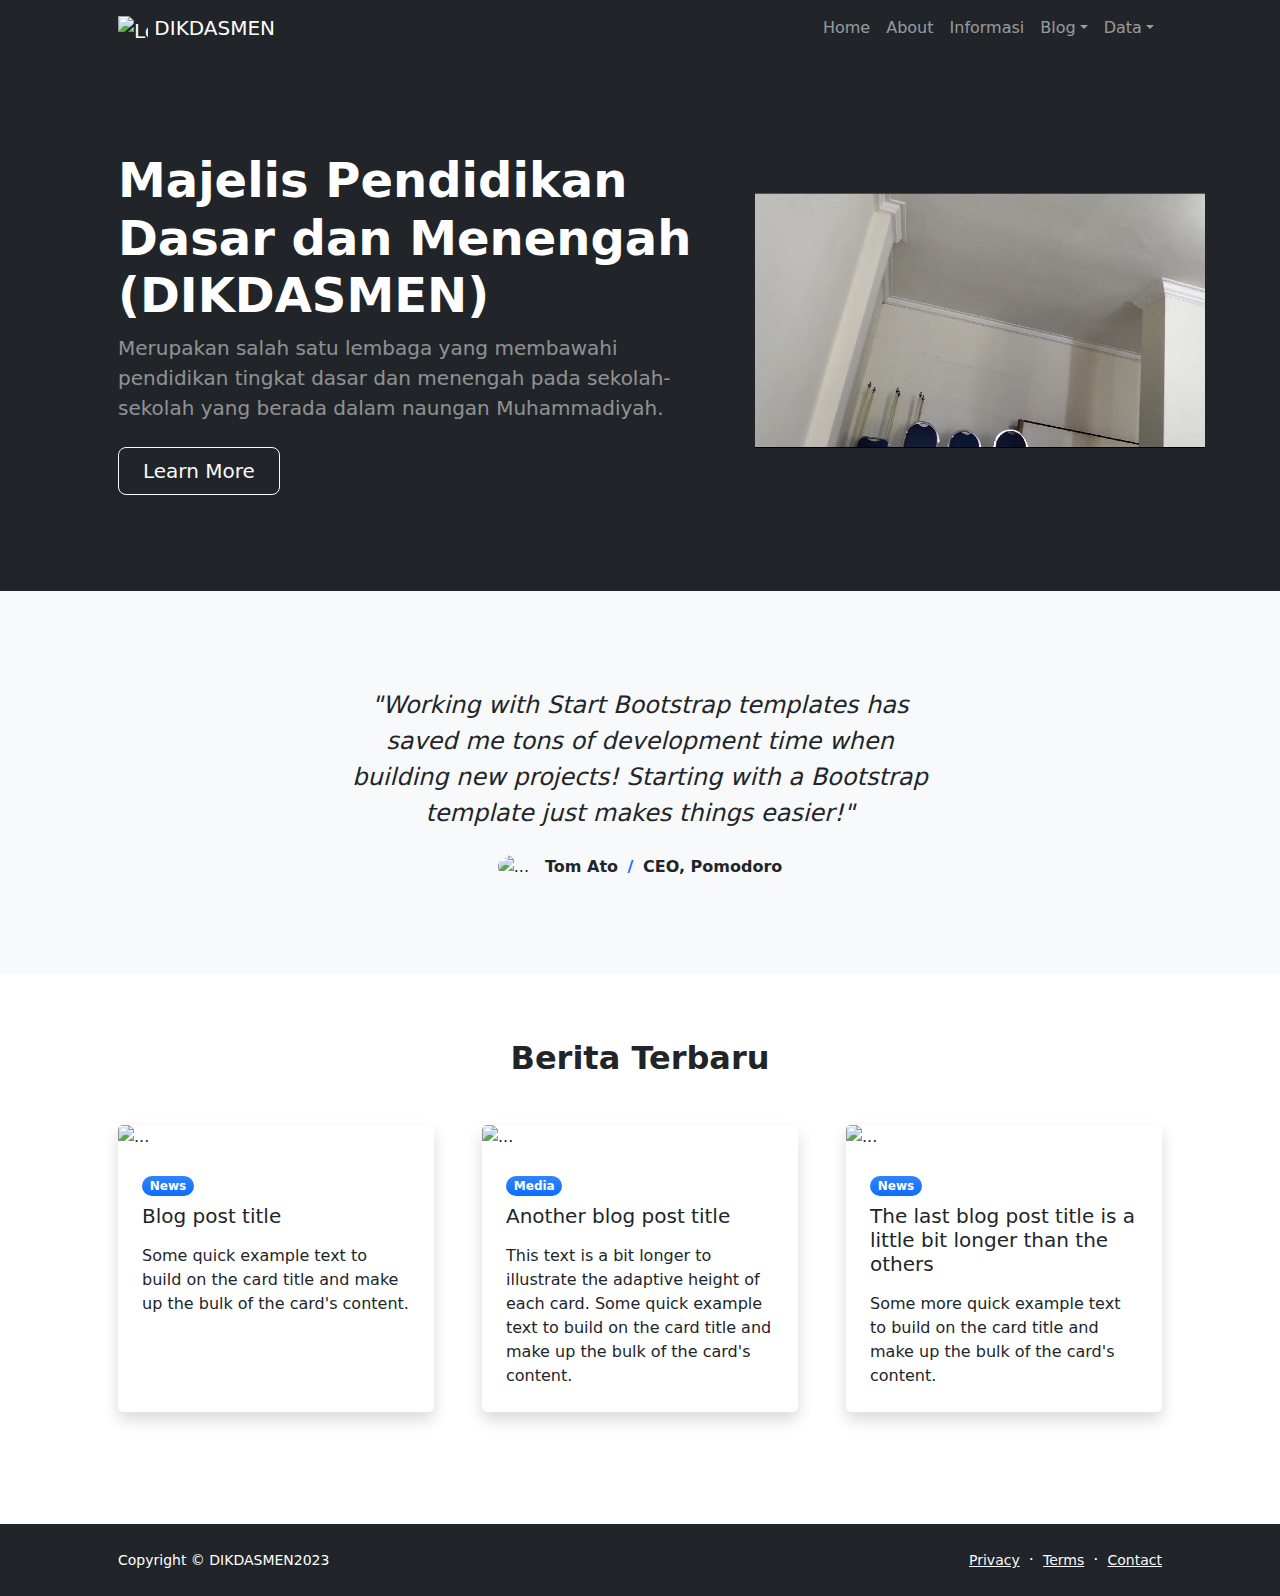
==== index.html @ 36311b6c "update title" ====
<!DOCTYPE html>
<html lang="en">
    <head>
        <meta charset="utf-8" />
        <meta name="viewport" content="width=device-width, initial-scale=1, shrink-to-fit=no" />
        <meta name="description" content="" />
        <meta name="author" content="" />
        <title>DIKDASMEN</title>
        <!-- Favicon-->
        <link rel="icon" type="image/x-icon" href="assets/favicon.ico" />
        <!-- Bootstrap icons-->
        <link href="https://cdn.jsdelivr.net/npm/bootstrap-icons@1.5.0/font/bootstrap-icons.css" rel="stylesheet" />
        <!-- Core theme CSS (includes Bootstrap)-->
        <link href="css/styles.css" rel="stylesheet" />
    </head>
    <body class="d-flex flex-column h-100">
        <main class="flex-shrink-0">
            <!-- Navigation-->
            <nav class="navbar navbar-expand-lg navbar-dark bg-dark">
                <div class="container px-5">
                    <a class="navbar-brand" href="index.html">
                        <img src="assets/foto/logo dikdasmen.png" alt="Logo" width="30" height="24" class="d-inline-block align-text-top">
                        DIKDASMEN
                    </a>
                    <button class="navbar-toggler" type="button" data-bs-toggle="collapse" data-bs-target="#navbarSupportedContent" aria-controls="navbarSupportedContent" aria-expanded="false" aria-label="Toggle navigation"><span class="navbar-toggler-icon"></span></button>
                    <div class="collapse navbar-collapse" id="navbarSupportedContent">
                        <ul class="navbar-nav ms-auto mb-2 mb-lg-0">
                            <li class="nav-item"><a class="nav-link" href="index.html">Home</a></li>
                            <li class="nav-item"><a class="nav-link" href="about.html">About</a></li>
                            <li class="nav-item"><a class="nav-link" href="contact.html">Informasi</a></li>
                            <li class="nav-item dropdown">
                                <a class="nav-link dropdown-toggle" id="navbarDropdownBlog" href="#" role="button" data-bs-toggle="dropdown" aria-expanded="false">Blog</a>
                                <ul class="dropdown-menu dropdown-menu-end" aria-labelledby="navbarDropdownBlog">
                                    <li><a class="dropdown-item" href="blog-home.html">Berita</a></li>
                                    <li><a class="dropdown-item" href="blog-post.html">Kalender Aakdemik</a></li>
                                </ul>
                            </li>
                            <li class="nav-item dropdown">
                                <a class="nav-link dropdown-toggle" id="navbarDropdownBlog" href="#" role="button" data-bs-toggle="dropdown" aria-expanded="false">Data</a>
                                <ul class="dropdown-menu dropdown-menu-end" aria-labelledby="navbarDropdownBlog">
                                    <li><a class="dropdown-item" href="blog-home.html">Data Sekolah</a></li>
                                </ul>
                            </li>
                        </ul>
                    </div>
                </div>
            </nav>
            <!-- Header-->
            <header class="bg-dark py-5">
                <div class="container px-5">
                    <div class="row gx-5 align-items-center justify-content-center">
                        <div class="col-lg-8 col-xl-7 col-xxl-6">
                            <div class="my-5 text-center text-xl-start">
                                <h1 class="display-5 fw-bolder text-white mb-2">Majelis Pendidikan Dasar dan Menengah (DIKDASMEN)</h1>
                                <p class="lead fw-normal text-white-50 mb-4">Merupakan salah satu lembaga yang membawahi pendidikan tingkat dasar dan menengah pada sekolah-sekolah yang berada dalam naungan Muhammadiyah.</p>
                                <div class="d-grid gap-3 d-sm-flex justify-content-sm-center justify-content-xl-start">
                                    <a class="btn btn-outline-light btn-lg px-4" href="about.html">Learn More</a>
                                </div>
                            </div>
                        </div>
                        <div class="col-xl-5 col-xxl-6 d-none d-xl-block text-center"><video muted width="450px" height="auto" src="assets/video/vid-1.mp4" class= " object-fit-fill" autoplay></video></div>
                    </div>
                </div>
            </header>
            <!-- Testimonial section-->
            <div class="py-5 bg-light">
                <div class="container px-5 my-5">
                    <div class="row gx-5 justify-content-center">
                        <div class="col-lg-10 col-xl-7">
                            <div class="text-center">
                                <div class="fs-4 mb-4 fst-italic">"Working with Start Bootstrap templates has saved me tons of development time when building new projects! Starting with a Bootstrap template just makes things easier!"</div>
                                <div class="d-flex align-items-center justify-content-center">
                                    <img class="rounded-circle me-3" src="https://dummyimage.com/40x40/ced4da/6c757d" alt="..." />
                                    <div class="fw-bold">
                                        Tom Ato
                                        <span class="fw-bold text-primary mx-1">/</span>
                                        CEO, Pomodoro
                                    </div>
                                </div>
                            </div>
                        </div>
                    </div>
                </div>
            </div>
            <!-- Blog preview section-->
            <section class="py-5">
                <div class="container px-5 my-3">
                    <div class="row gx-5 justify-content-center">
                        <div class="col-lg-8 col-xl-6">
                            <div class="text-center">
                                <h2 class="fw-bolder mb-5">Berita Terbaru</h2>
                            </div>
                        </div>
                    </div>
                    <div class="row gx-5">
                        <div class="col-lg-4 mb-5">
                            <div class="card h-100 shadow border-0">
                                <img class="card-img-top" src="https://dummyimage.com/600x350/ced4da/6c757d" alt="..." />
                                <div class="card-body p-4">
                                    <div class="badge bg-primary bg-gradient rounded-pill mb-2">News</div>
                                    <a class="text-decoration-none link-dark stretched-link" href="#!"><h5 class="card-title mb-3">Blog post title</h5></a>
                                    <p class="card-text mb-0">Some quick example text to build on the card title and make up the bulk of the card's content.</p>
                                </div>
                            </div>
                        </div>
                        <div class="col-lg-4 mb-5">
                            <div class="card h-100 shadow border-0">
                                <img class="card-img-top" src="https://dummyimage.com/600x350/adb5bd/495057" alt="..." />
                                <div class="card-body p-4">
                                    <div class="badge bg-primary bg-gradient rounded-pill mb-2">Media</div>
                                    <a class="text-decoration-none link-dark stretched-link" href="#!"><h5 class="card-title mb-3">Another blog post title</h5></a>
                                    <p class="card-text mb-0">This text is a bit longer to illustrate the adaptive height of each card. Some quick example text to build on the card title and make up the bulk of the card's content.</p>
                                </div>
                            </div>
                        </div>
                        <div class="col-lg-4 mb-5">
                            <div class="card h-100 shadow border-0">
                                <img class="card-img-top" src="https://dummyimage.com/600x350/6c757d/343a40" alt="..." />
                                <div class="card-body p-4">
                                    <div class="badge bg-primary bg-gradient rounded-pill mb-2">News</div>
                                    <a class="text-decoration-none link-dark stretched-link" href="#!"><h5 class="card-title mb-3">The last blog post title is a little bit longer than the others</h5></a>
                                    <p class="card-text mb-0">Some more quick example text to build on the card title and make up the bulk of the card's content.</p>
                                </div>
                            </div>
                        </div>
                    </div>
                </div>
            </section>
        </main>
        <!-- Footer-->
        <footer class="bg-dark py-4 mt-auto">
            <div class="container px-5">
                <div class="row align-items-center justify-content-between flex-column flex-sm-row">
                    <div class="col-auto"><div class="small m-0 text-white">Copyright &copy; DIKDASMEN2023</div></div>
                    <div class="col-auto">
                        <a class="link-light small" href="#!">Privacy</a>
                        <span class="text-white mx-1">&middot;</span>
                        <a class="link-light small" href="#!">Terms</a>
                        <span class="text-white mx-1">&middot;</span>
                        <a class="link-light small" href="#!">Contact</a>
                    </div>
                </div>
            </div>
        </footer>
        <!-- Bootstrap core JS-->
        <script src="https://cdn.jsdelivr.net/npm/bootstrap@5.2.3/dist/js/bootstrap.bundle.min.js"></script>
        <!-- Core theme JS-->
        <script src="js/scripts.js"></script>
    </body>
</html>
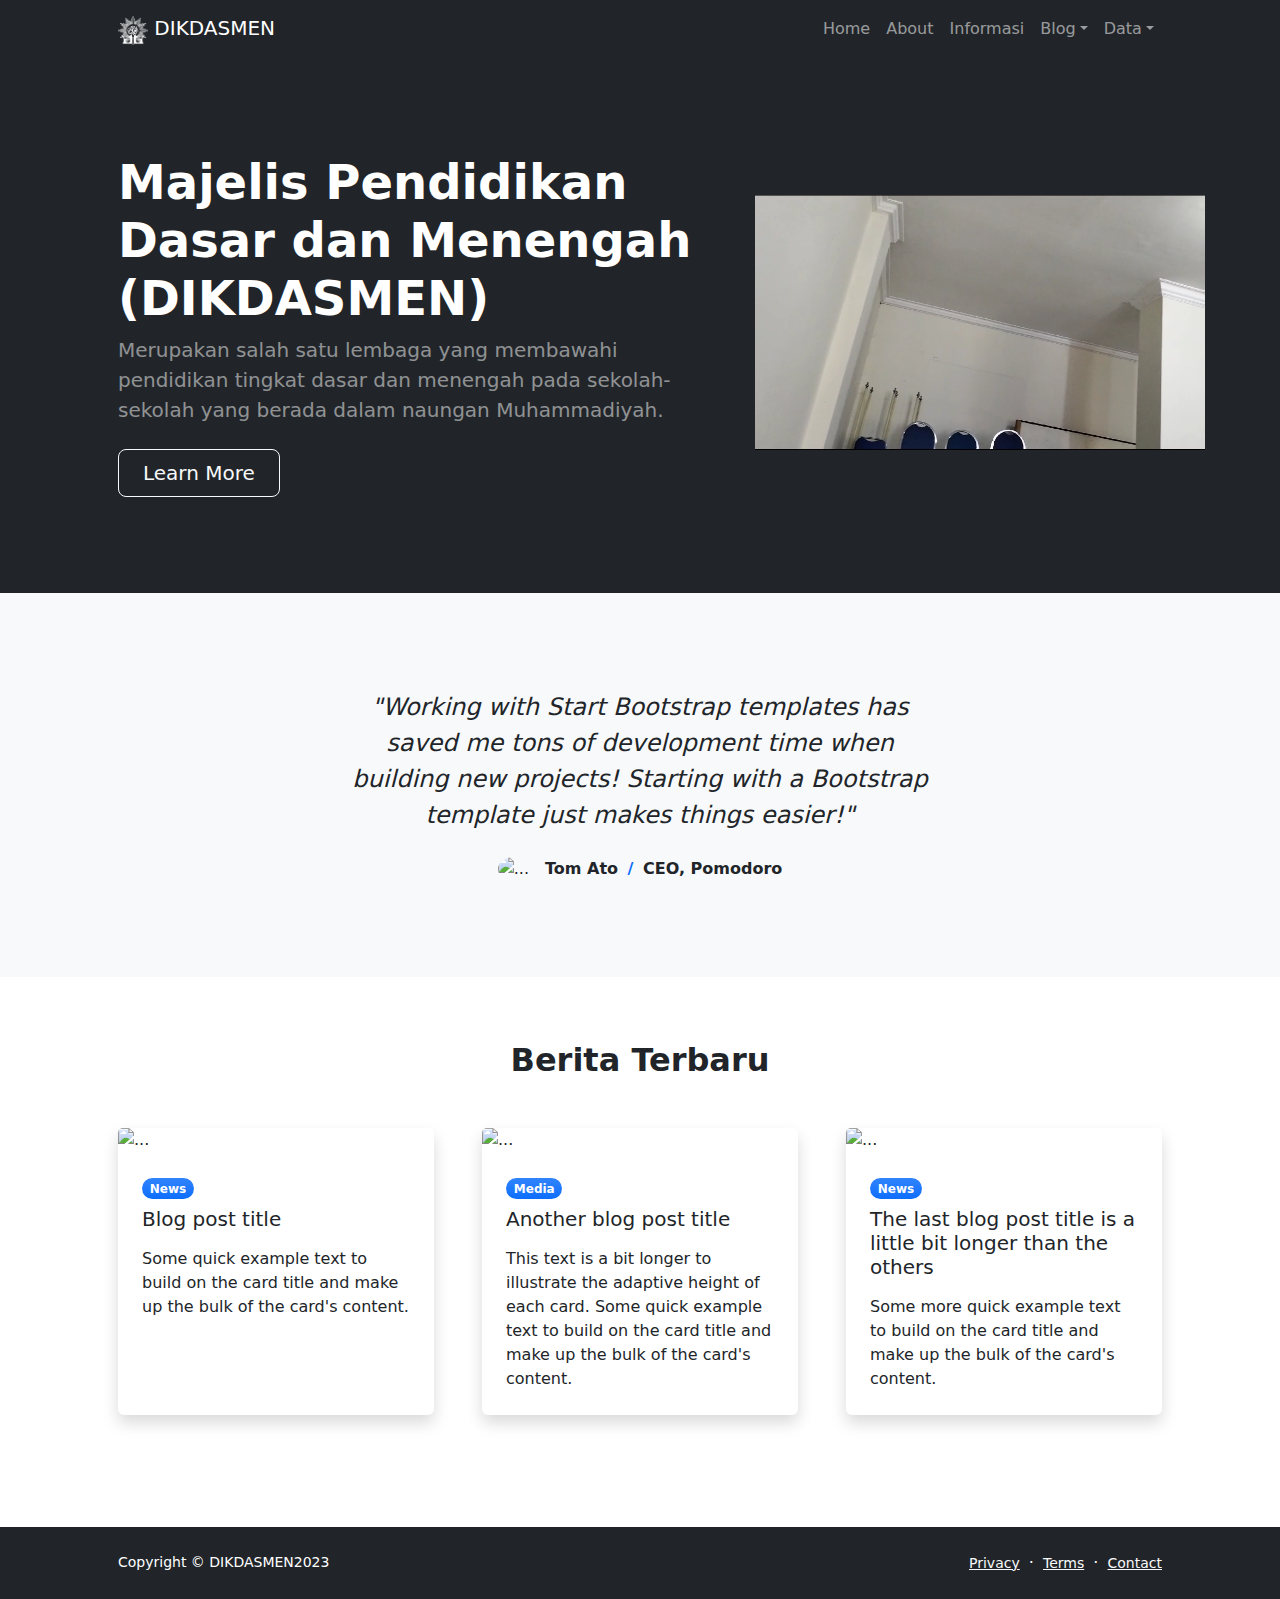
==== commit 886f4acc: "Merge branch 'main' of https://github.com/dikiarmanda/dikdasmen" ====
--- a/index.html
+++ b/index.html
@@ -5,7 +5,7 @@
         <meta name="viewport" content="width=device-width, initial-scale=1, shrink-to-fit=no" />
         <meta name="description" content="" />
         <meta name="author" content="" />
-        <title>DIKDASMEN</title>
+        <title>DIKDASMEN SIDOARJO</title>
         <!-- Favicon-->
         <link rel="icon" type="image/x-icon" href="assets/favicon.ico" />
         <!-- Bootstrap icons-->
@@ -19,7 +19,7 @@
             <nav class="navbar navbar-expand-lg navbar-dark bg-dark">
                 <div class="container px-5">
                     <a class="navbar-brand" href="index.html">
-                        <img src="assets/foto/logo dikdasmen.png" alt="Logo" width="30" height="24" class="d-inline-block align-text-top">
+                        <img src="assets/foto/logo dikdasmenP.png" alt="Logo" width="30" height="auto" class="d-inline-block align-text-top">
                         DIKDASMEN
                     </a>
                     <button class="navbar-toggler" type="button" data-bs-toggle="collapse" data-bs-target="#navbarSupportedContent" aria-controls="navbarSupportedContent" aria-expanded="false" aria-label="Toggle navigation"><span class="navbar-toggler-icon"></span></button>
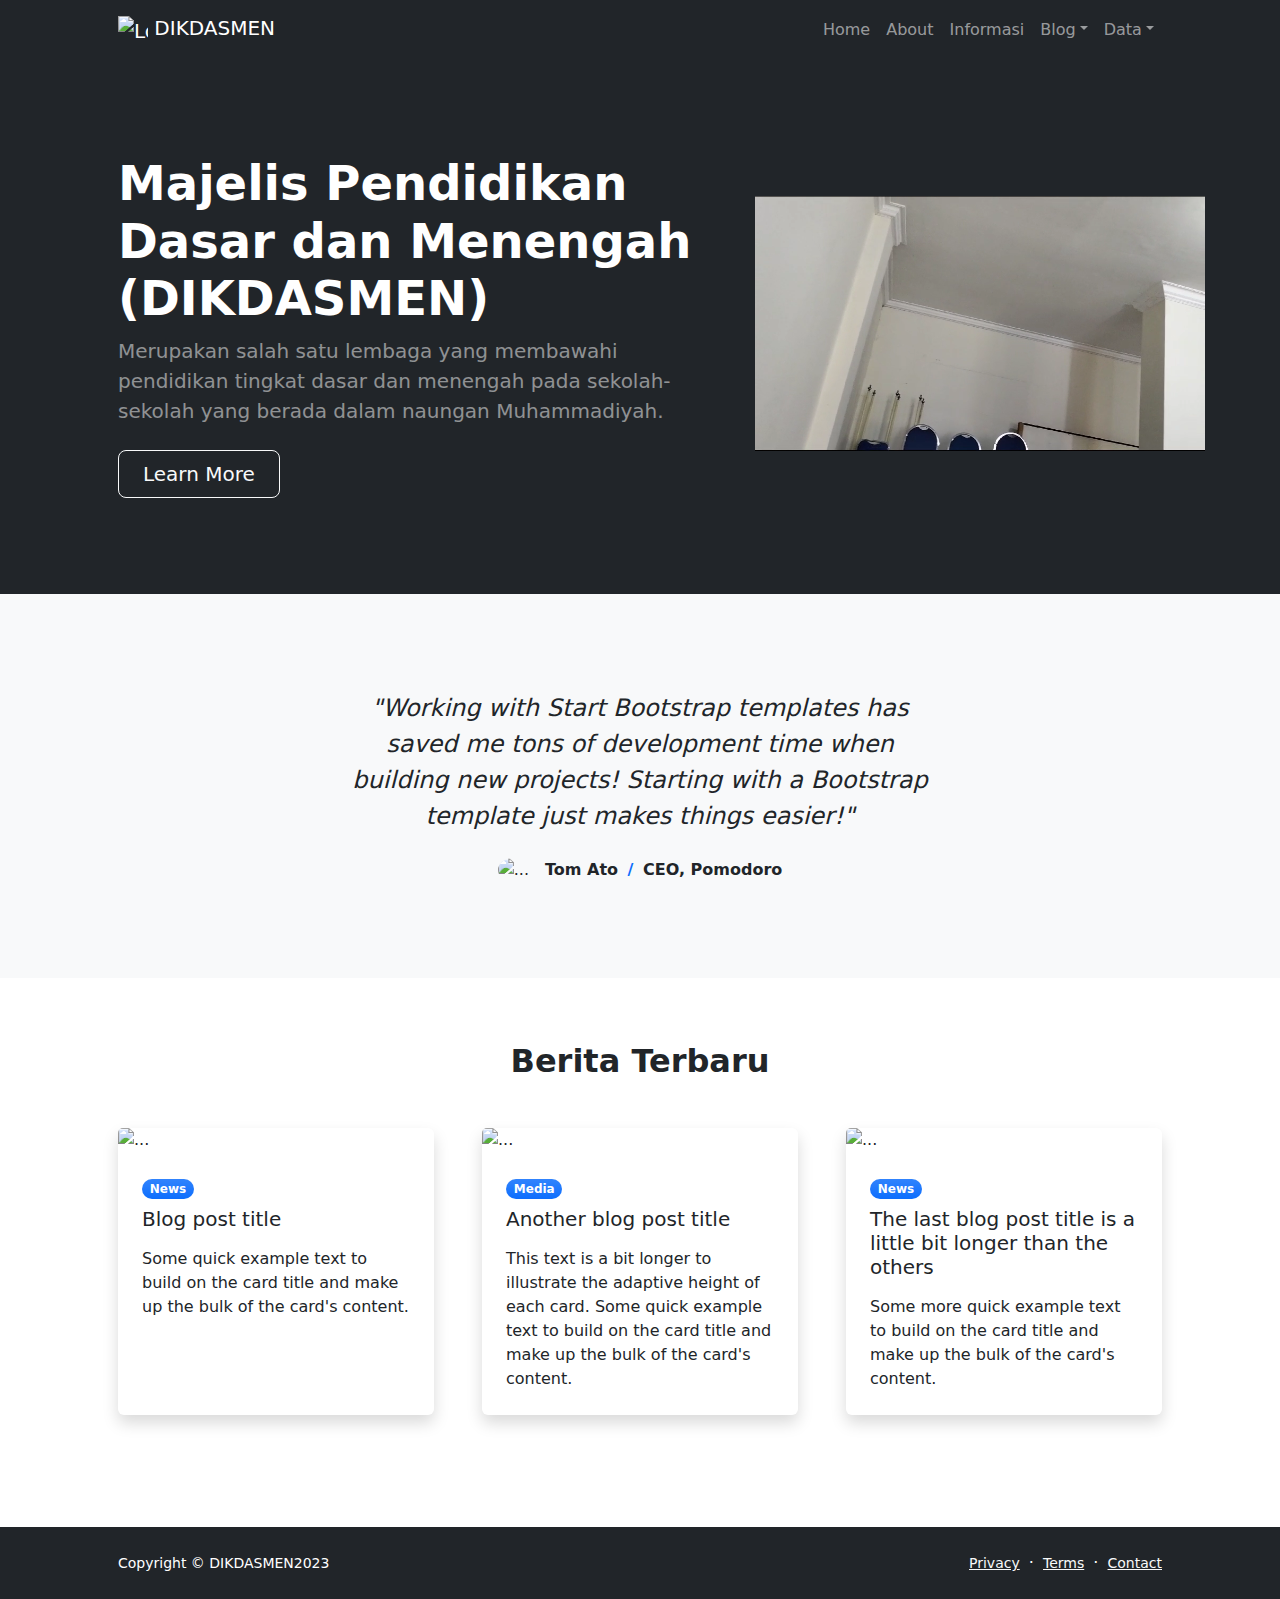
==== commit 56bc1396: "update typos" ====
--- a/index.html
+++ b/index.html
@@ -5,7 +5,7 @@
         <meta name="viewport" content="width=device-width, initial-scale=1, shrink-to-fit=no" />
         <meta name="description" content="" />
         <meta name="author" content="" />
-        <title>DIKDASMEN SIDOARJO</title>
+        <title>Dikdasmen PNF Sidoarjo</title>
         <!-- Favicon-->
         <link rel="icon" type="image/x-icon" href="assets/favicon.ico" />
         <!-- Bootstrap icons-->
@@ -19,7 +19,7 @@
             <nav class="navbar navbar-expand-lg navbar-dark bg-dark">
                 <div class="container px-5">
                     <a class="navbar-brand" href="index.html">
-                        <img src="assets/foto/logo dikdasmenP.png" alt="Logo" width="30" height="auto" class="d-inline-block align-text-top">
+                        <img src="assets/favicon.ico" alt="Logo" width="30" height="auto" class="d-inline-block align-text-top">
                         DIKDASMEN
                     </a>
                     <button class="navbar-toggler" type="button" data-bs-toggle="collapse" data-bs-target="#navbarSupportedContent" aria-controls="navbarSupportedContent" aria-expanded="false" aria-label="Toggle navigation"><span class="navbar-toggler-icon"></span></button>
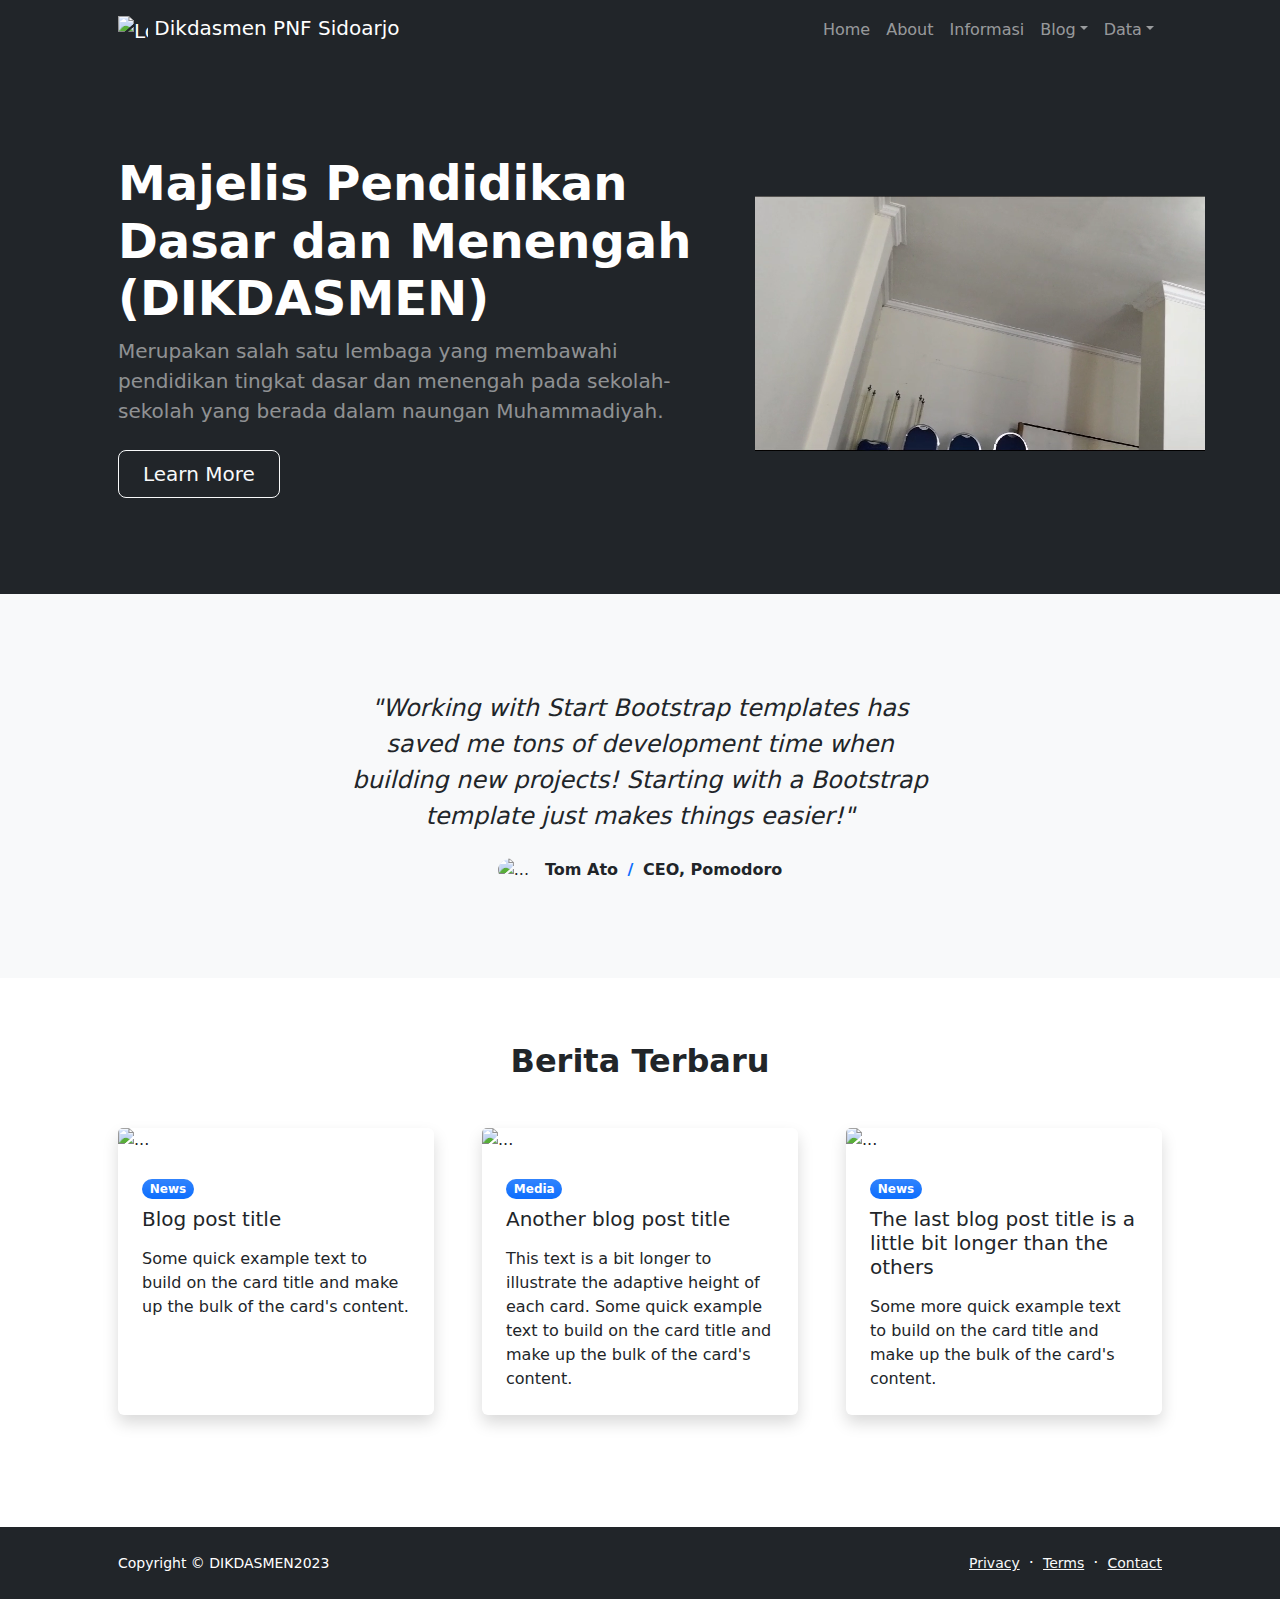
==== commit 86c070ff: "update nama" ====
--- a/index.html
+++ b/index.html
@@ -20,7 +20,7 @@
                 <div class="container px-5">
                     <a class="navbar-brand" href="index.html">
                         <img src="assets/favicon.ico" alt="Logo" width="30" height="auto" class="d-inline-block align-text-top">
-                        DIKDASMEN
+                        Dikdasmen PNF Sidoarjo
                     </a>
                     <button class="navbar-toggler" type="button" data-bs-toggle="collapse" data-bs-target="#navbarSupportedContent" aria-controls="navbarSupportedContent" aria-expanded="false" aria-label="Toggle navigation"><span class="navbar-toggler-icon"></span></button>
                     <div class="collapse navbar-collapse" id="navbarSupportedContent">
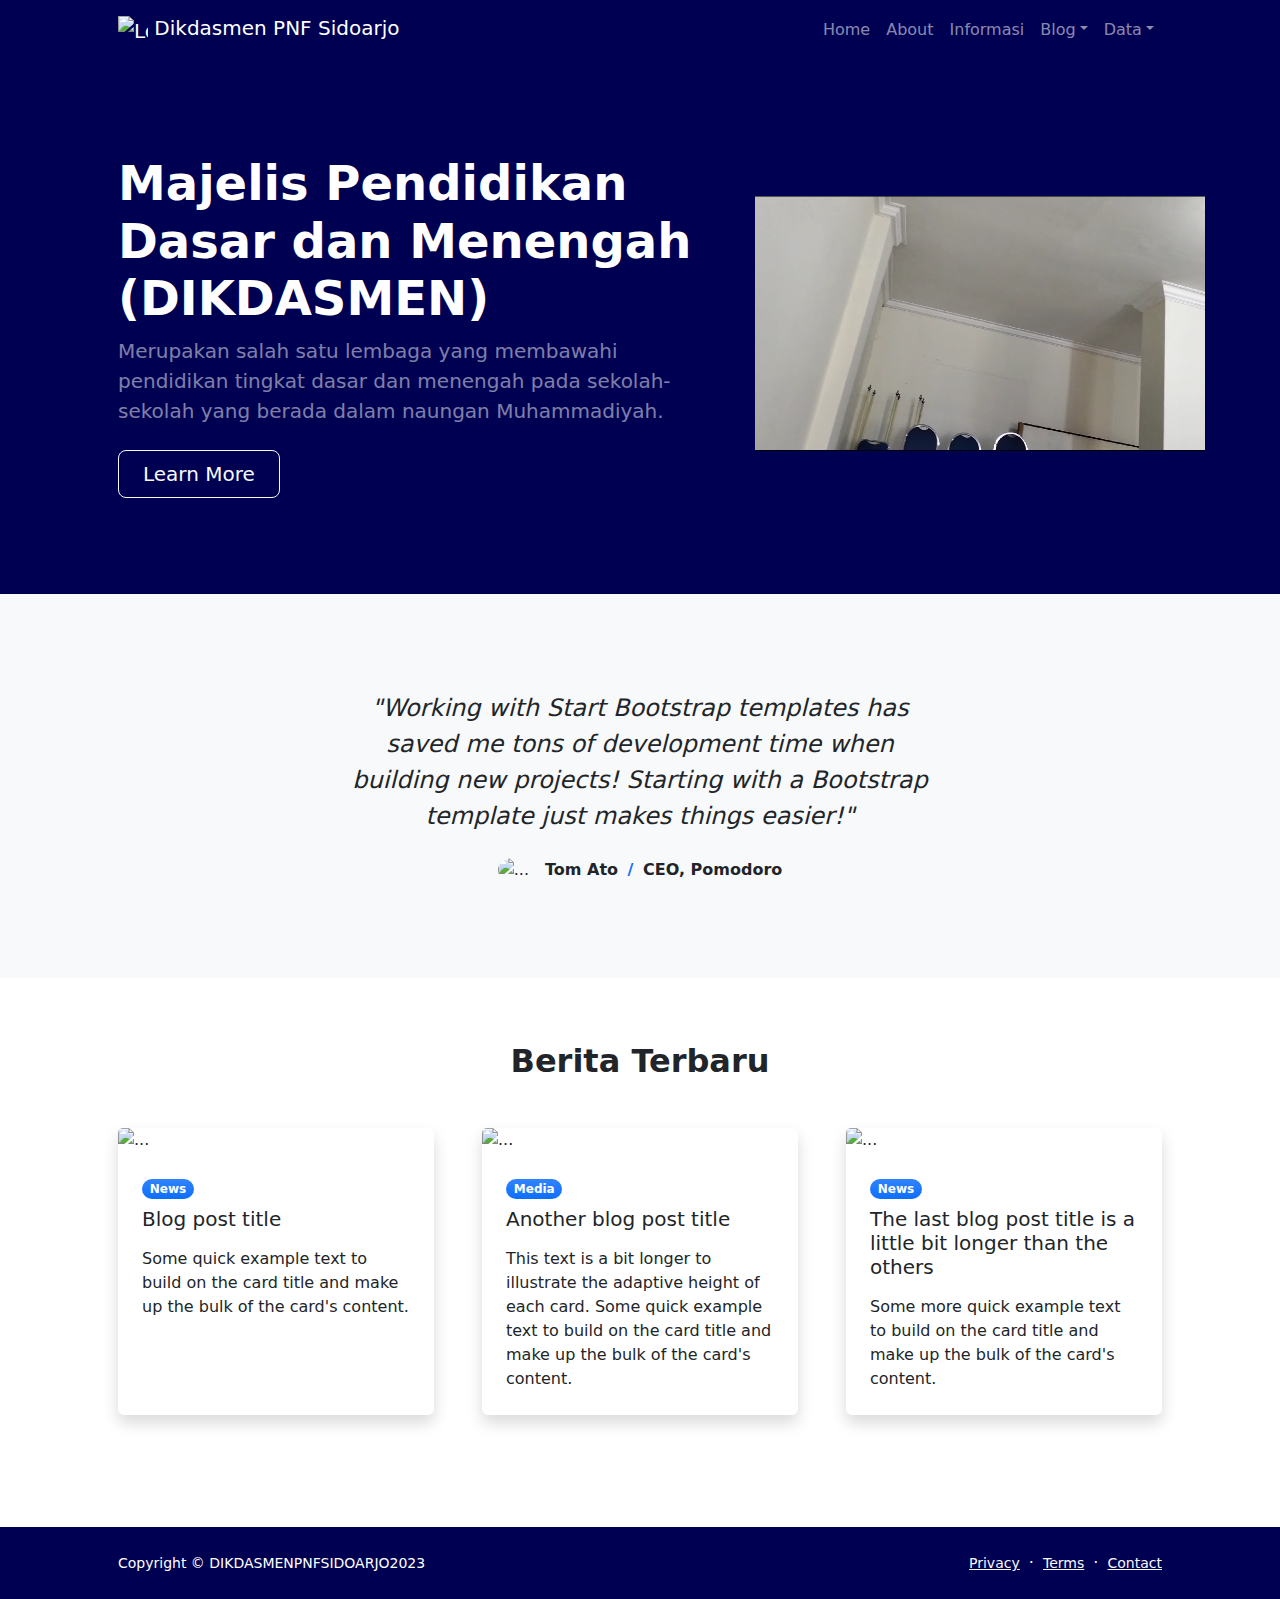
==== commit 44bdff72: "UPDATE KEGIATAN" ====
--- a/index.html
+++ b/index.html
@@ -131,7 +131,7 @@
         <footer class="bg-dark py-4 mt-auto">
             <div class="container px-5">
                 <div class="row align-items-center justify-content-between flex-column flex-sm-row">
-                    <div class="col-auto"><div class="small m-0 text-white">Copyright &copy; DIKDASMEN2023</div></div>
+                    <div class="col-auto"><div class="small m-0 text-white">Copyright &copy; DIKDASMENPNFSIDOARJO2023</div></div>
                     <div class="col-auto">
                         <a class="link-light small" href="#!">Privacy</a>
                         <span class="text-white mx-1">&middot;</span>
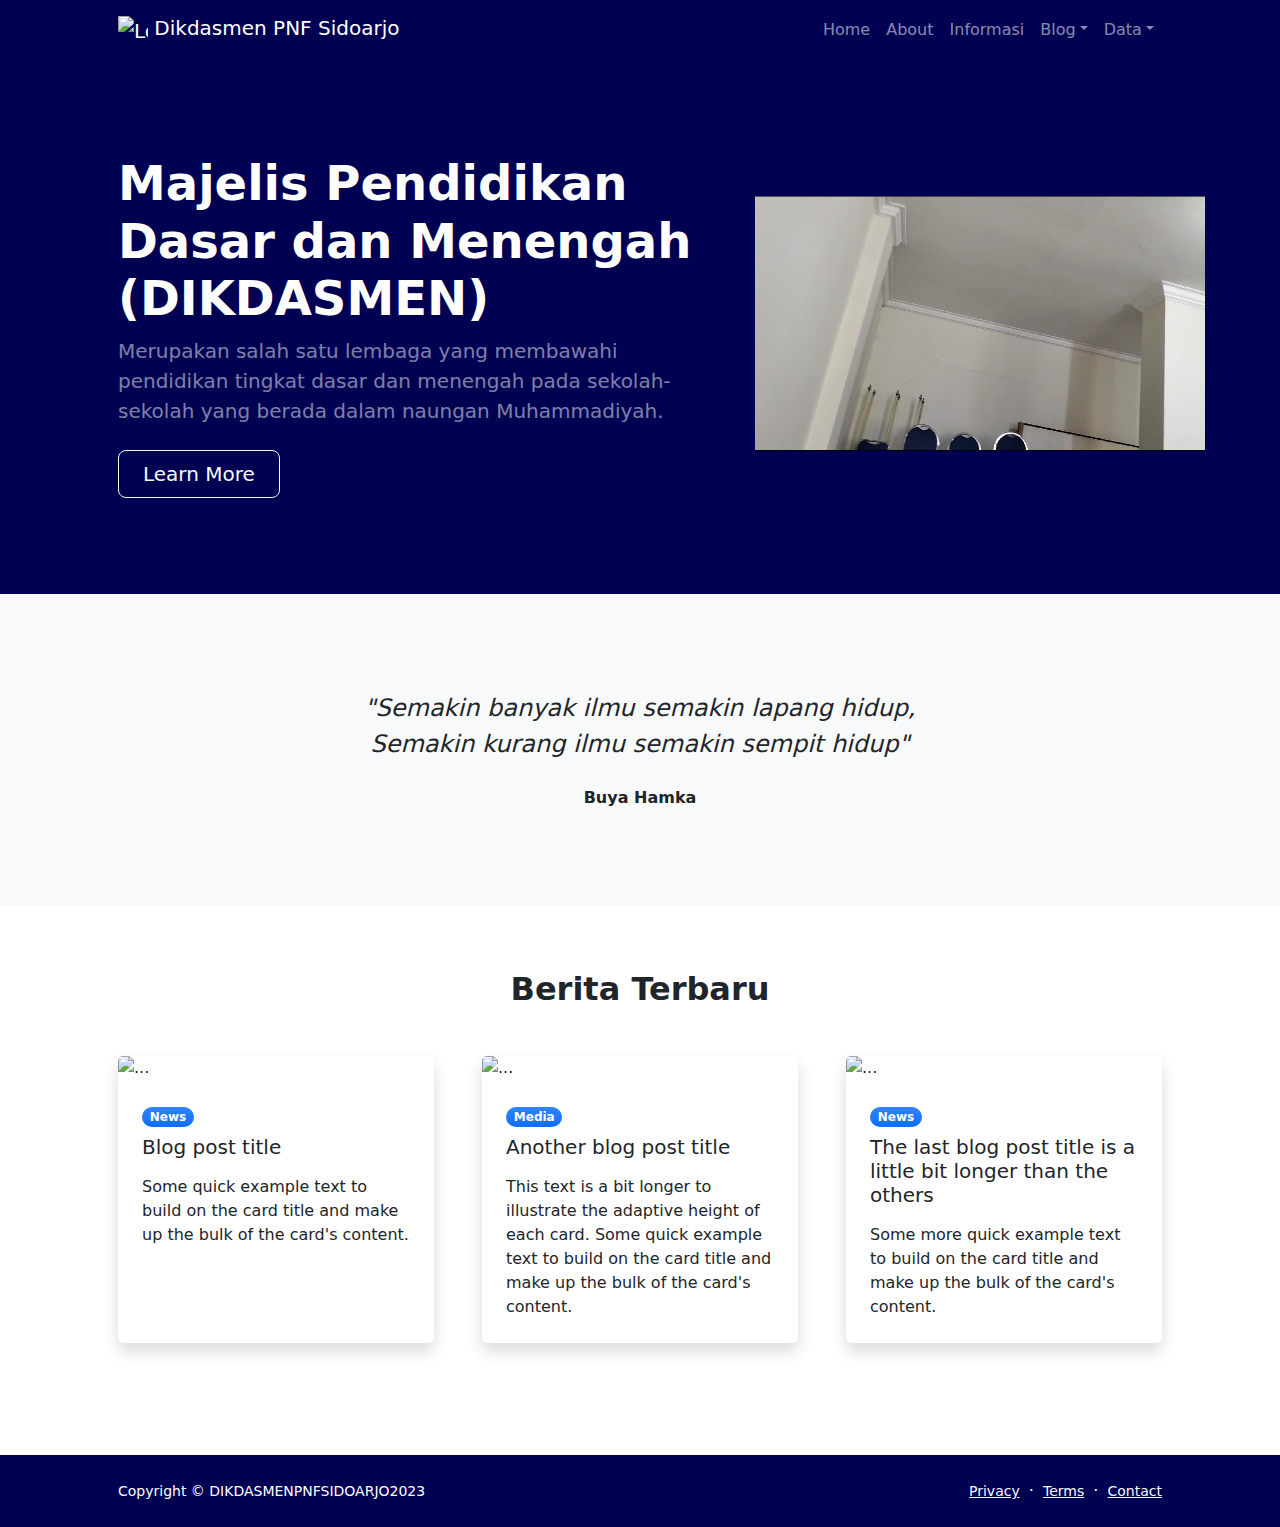
==== commit 64bffe0f: "update quotes" ====
--- a/index.html
+++ b/index.html
@@ -68,13 +68,11 @@
                     <div class="row gx-5 justify-content-center">
                         <div class="col-lg-10 col-xl-7">
                             <div class="text-center">
-                                <div class="fs-4 mb-4 fst-italic">"Working with Start Bootstrap templates has saved me tons of development time when building new projects! Starting with a Bootstrap template just makes things easier!"</div>
+                                <div class="fs-4 mb-4 fst-italic">"Semakin banyak ilmu semakin lapang hidup, Semakin kurang ilmu semakin sempit hidup"</div>
                                 <div class="d-flex align-items-center justify-content-center">
-                                    <img class="rounded-circle me-3" src="https://dummyimage.com/40x40/ced4da/6c757d" alt="..." />
                                     <div class="fw-bold">
-                                        Tom Ato
-                                        <span class="fw-bold text-primary mx-1">/</span>
-                                        CEO, Pomodoro
+                                        Buya Hamka
+                                        
                                     </div>
                                 </div>
                             </div>
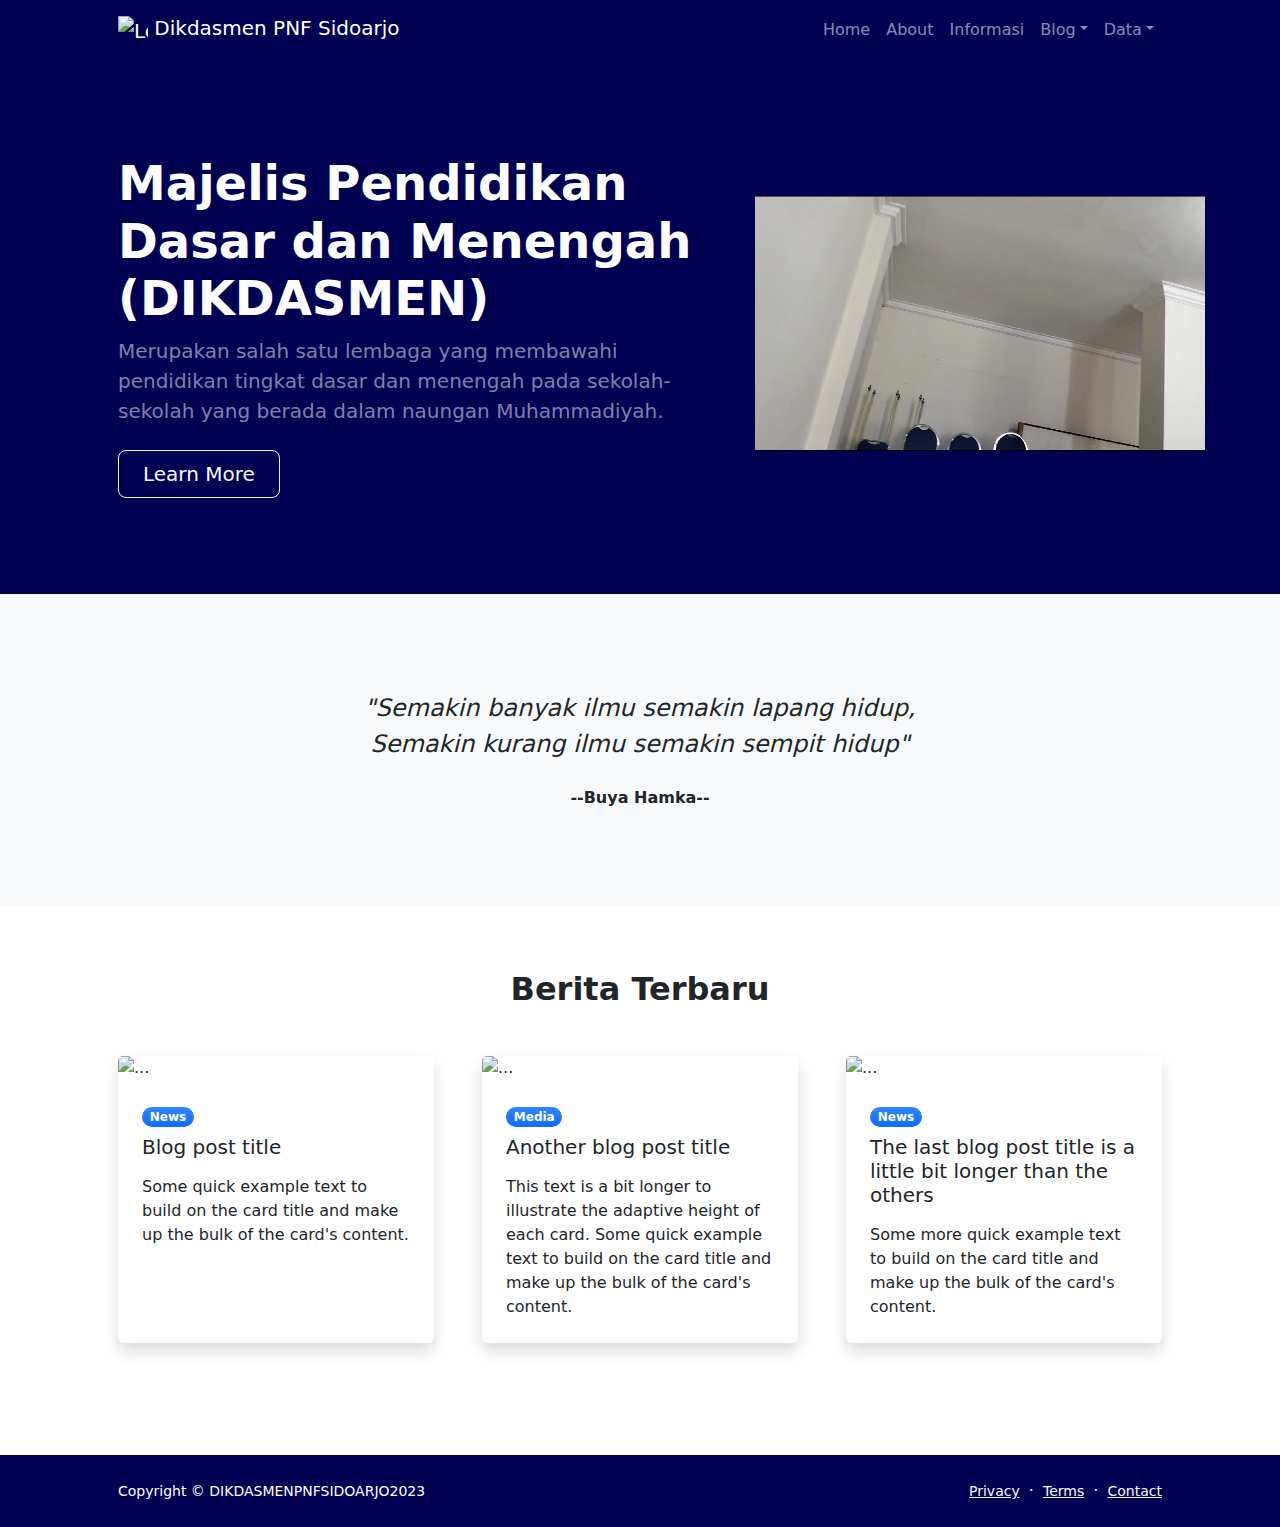
==== commit 1194895e: "update quites" ====
--- a/index.html
+++ b/index.html
@@ -71,7 +71,7 @@
                                 <div class="fs-4 mb-4 fst-italic">"Semakin banyak ilmu semakin lapang hidup, Semakin kurang ilmu semakin sempit hidup"</div>
                                 <div class="d-flex align-items-center justify-content-center">
                                     <div class="fw-bold">
-                                        Buya Hamka
+                                        --Buya Hamka--
                                         
                                     </div>
                                 </div>
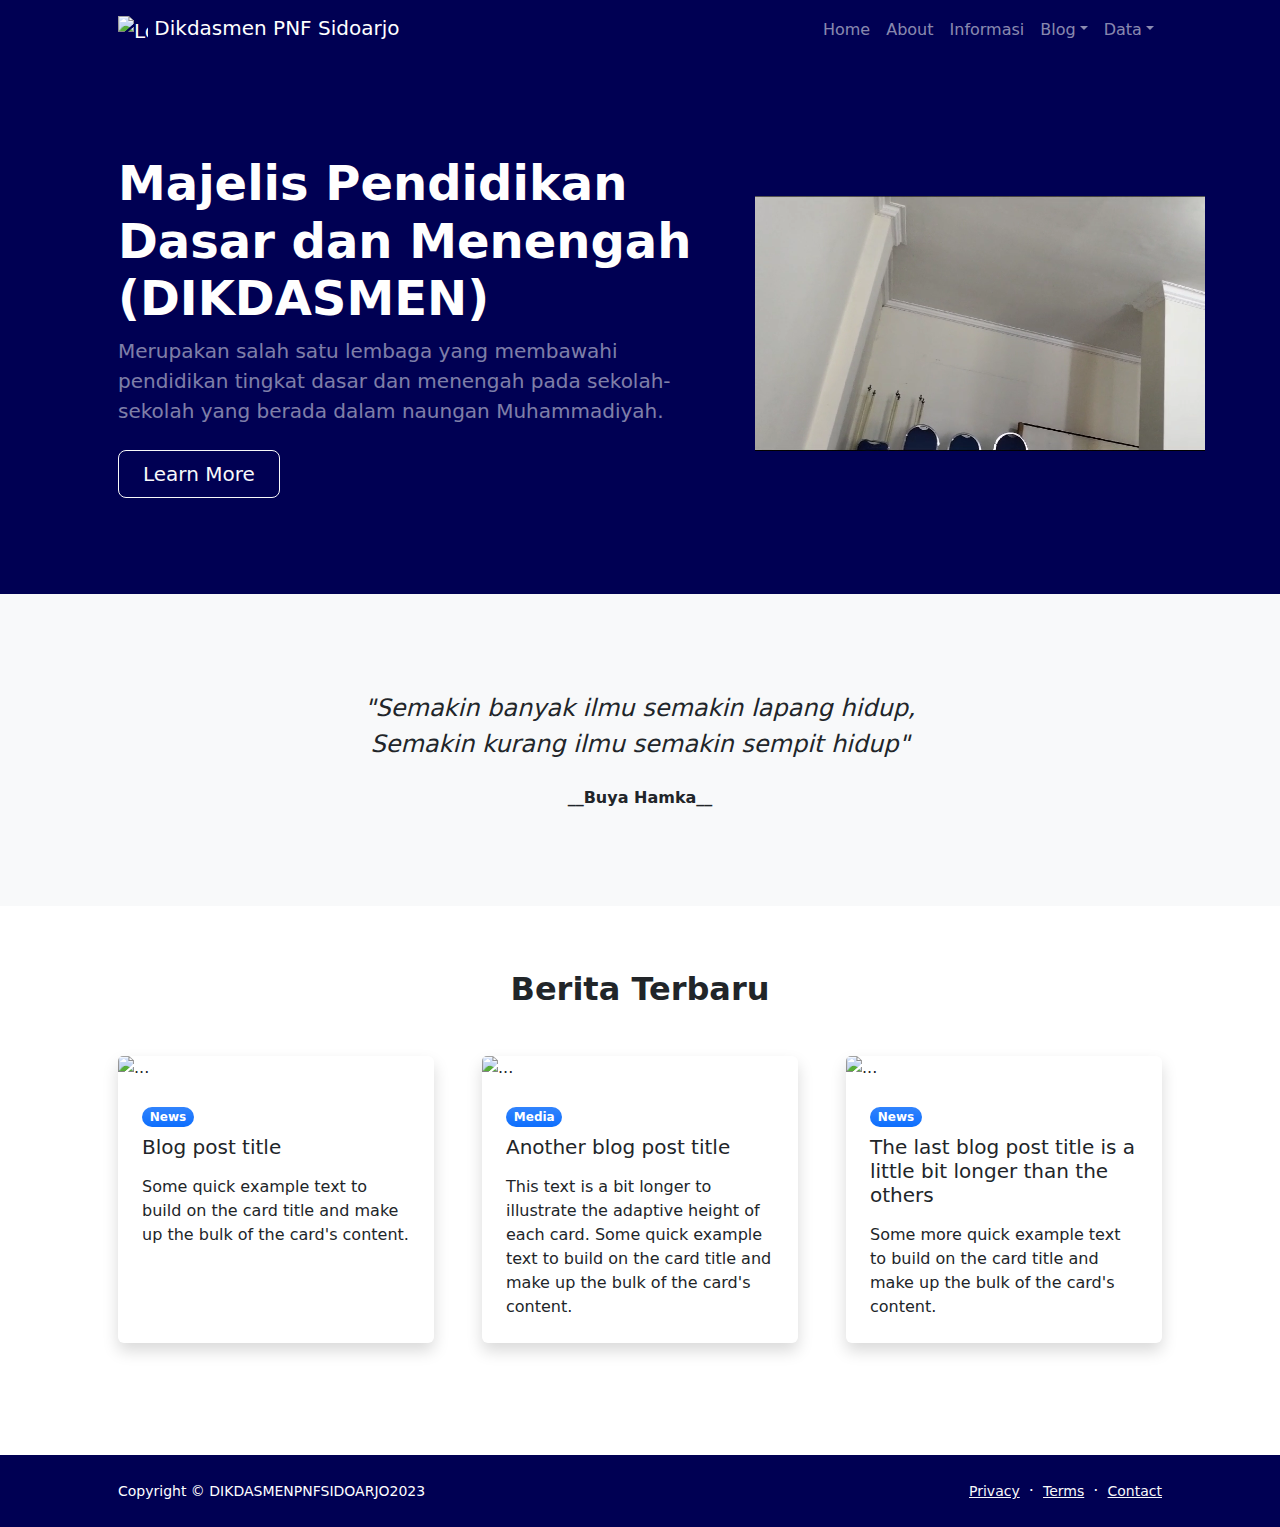
==== commit 8d14d9d8: "update buya" ====
--- a/index.html
+++ b/index.html
@@ -71,7 +71,7 @@
                                 <div class="fs-4 mb-4 fst-italic">"Semakin banyak ilmu semakin lapang hidup, Semakin kurang ilmu semakin sempit hidup"</div>
                                 <div class="d-flex align-items-center justify-content-center">
                                     <div class="fw-bold">
-                                        --Buya Hamka--
+                                    __Buya Hamka__
                                         
                                     </div>
                                 </div>
